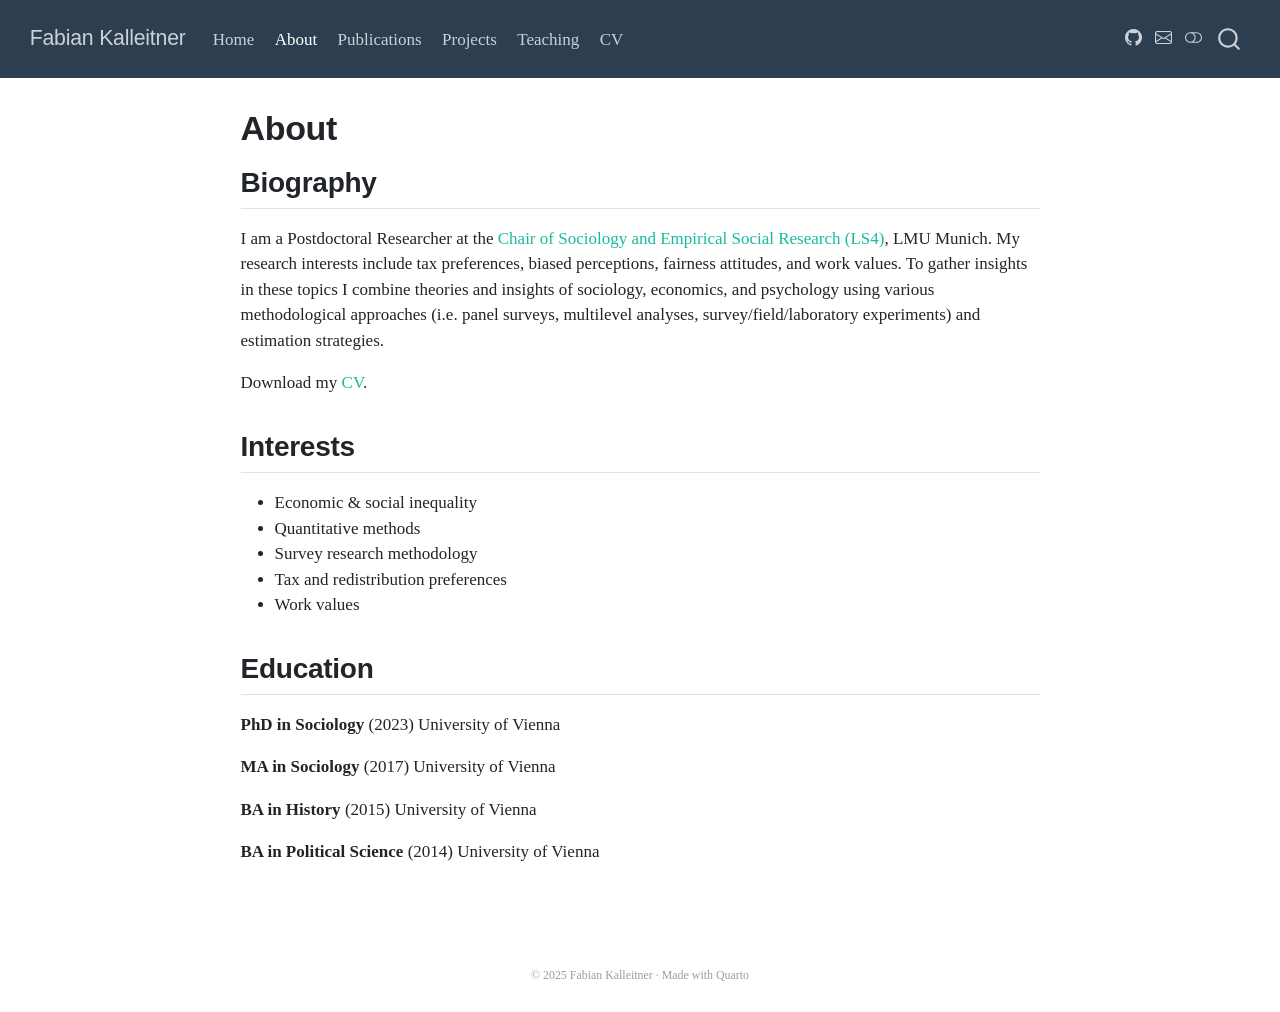
==== docs/about.html @ f71afa68 "Initial site" ====
<!DOCTYPE html>
<html xmlns="http://www.w3.org/1999/xhtml" lang="en" xml:lang="en"><head>

<meta charset="utf-8">
<meta name="generator" content="quarto-1.9.37">

<meta name="viewport" content="width=device-width, initial-scale=1.0, user-scalable=yes">


<title>About – Fabian Kalleitner</title>
<style>
/* Default styles provided by pandoc.
** See https://pandoc.org/MANUAL.html#variables-for-html for config info.
*/
code{white-space: pre-wrap;}
span.smallcaps{font-variant: small-caps;}
div.columns{display: flex; gap: min(4vw, 1.5em);}
div.column{flex: auto; overflow-x: auto;}
div.hanging-indent{margin-left: 1.5em; text-indent: -1.5em;}
ul.task-list{list-style: none;}
ul.task-list li input[type="checkbox"] {
  width: 0.8em;
  margin: 0 0.8em 0.2em -1em; /* quarto-specific, see https://github.com/quarto-dev/quarto-cli/issues/4556 */ 
  vertical-align: middle;
}
</style>


<script src="site_libs/quarto-nav/quarto-nav.js"></script>
<script src="site_libs/quarto-nav/headroom.min.js"></script>
<script src="site_libs/clipboard/clipboard.min.js"></script>
<script src="site_libs/quarto-search/autocomplete.umd.js"></script>
<script src="site_libs/quarto-search/fuse.min.js"></script>
<script src="site_libs/quarto-search/quarto-search.js"></script>
<meta name="quarto:offset" content="./">
<link href="./assets/favicon.ico" rel="icon">
<script src="site_libs/quarto-html/quarto.js" type="module"></script>
<script src="site_libs/quarto-html/tabsets/tabsets.js" type="module"></script>
<script src="site_libs/quarto-html/popper.min.js"></script>
<script src="site_libs/quarto-html/tippy.umd.min.js"></script>
<script src="site_libs/quarto-html/anchor.min.js"></script>
<link href="site_libs/quarto-html/tippy.css" rel="stylesheet">
<link href="site_libs/quarto-html/quarto-syntax-highlighting-7f8f88aac4f3542376d5c11b86a4c14d.css" rel="stylesheet" class="quarto-color-scheme" id="quarto-text-highlighting-styles">
<link href="site_libs/quarto-html/quarto-syntax-highlighting-dark-d0ae9245876894da5ac7e18953ecc5cc.css" rel="stylesheet" class="quarto-color-scheme quarto-color-alternate" id="quarto-text-highlighting-styles">
<link href="site_libs/quarto-html/quarto-syntax-highlighting-7f8f88aac4f3542376d5c11b86a4c14d.css" rel="stylesheet" class="quarto-color-scheme-extra" id="quarto-text-highlighting-styles">
<script src="site_libs/bootstrap/bootstrap.min.js"></script>
<link href="site_libs/bootstrap/bootstrap-icons.css" rel="stylesheet">
<link href="site_libs/bootstrap/bootstrap-6b423f165eeea3787de40cb4f8e821c3.min.css" rel="stylesheet" append-hash="true" class="quarto-color-scheme" id="quarto-bootstrap" data-mode="light">
<link href="site_libs/bootstrap/bootstrap-dark-e8964db687007ca8dd88d9d9ce58e3ef.min.css" rel="stylesheet" append-hash="true" class="quarto-color-scheme quarto-color-alternate" id="quarto-bootstrap" data-mode="dark">
<link href="site_libs/bootstrap/bootstrap-6b423f165eeea3787de40cb4f8e821c3.min.css" rel="stylesheet" append-hash="true" class="quarto-color-scheme-extra" id="quarto-bootstrap" data-mode="light">
<script id="quarto-search-options" type="application/json">{
  "location": "navbar",
  "copy-button": false,
  "collapse-after": 3,
  "panel-placement": "end",
  "type": "overlay",
  "limit": 50,
  "keyboard-shortcut": [
    "f",
    "/",
    "s"
  ],
  "show-item-context": false,
  "language": {
    "search-no-results-text": "No results",
    "search-matching-documents-text": "matching documents",
    "search-copy-link-title": "Copy link to search",
    "search-hide-matches-text": "Hide additional matches",
    "search-more-match-text": "more match in this document",
    "search-more-matches-text": "more matches in this document",
    "search-clear-button-title": "Clear",
    "search-text-placeholder": "",
    "search-detached-cancel-button-title": "Cancel",
    "search-submit-button-title": "Submit",
    "search-label": "Search"
  }
}</script>


<link rel="stylesheet" href="styles.css">
</head>

<body class="nav-fixed fullcontent quarto-light"><script id="quarto-html-before-body" type="application/javascript">
    const toggleBodyColorMode = (bsSheetEl) => {
      const mode = bsSheetEl.getAttribute("data-mode");
      const bodyEl = window.document.querySelector("body");
      if (mode === "dark") {
        bodyEl.classList.add("quarto-dark");
        bodyEl.classList.remove("quarto-light");
      } else {
        bodyEl.classList.add("quarto-light");
        bodyEl.classList.remove("quarto-dark");
      }
    }
    const toggleBodyColorPrimary = () => {
      const bsSheetEl = window.document.querySelector("link#quarto-bootstrap:not([rel=disabled-stylesheet])");
      if (bsSheetEl) {
        toggleBodyColorMode(bsSheetEl);
      }
    }
    const setColorSchemeToggle = (alternate) => {
      const toggles = window.document.querySelectorAll('.quarto-color-scheme-toggle');
      for (let i=0; i < toggles.length; i++) {
        const toggle = toggles[i];
        if (toggle) {
          if (alternate) {
            toggle.classList.add("alternate");
          } else {
            toggle.classList.remove("alternate");
          }
        }
      }
    };
    const toggleColorMode = (alternate) => {
      // Switch the stylesheets
      const primaryStylesheets = window.document.querySelectorAll('link.quarto-color-scheme:not(.quarto-color-alternate)');
      const alternateStylesheets = window.document.querySelectorAll('link.quarto-color-scheme.quarto-color-alternate');
      manageTransitions('#quarto-margin-sidebar .nav-link', false);
      if (alternate) {
        // note: dark is layered on light, we don't disable primary!
        enableStylesheet(alternateStylesheets);
        for (const sheetNode of alternateStylesheets) {
          if (sheetNode.id === "quarto-bootstrap") {
            toggleBodyColorMode(sheetNode);
          }
        }
      } else {
        disableStylesheet(alternateStylesheets);
        enableStylesheet(primaryStylesheets)
        toggleBodyColorPrimary();
      }
      manageTransitions('#quarto-margin-sidebar .nav-link', true);
      // Switch the toggles
      setColorSchemeToggle(alternate)
      // Hack to workaround the fact that safari doesn't
      // properly recolor the scrollbar when toggling (#1455)
      if (navigator.userAgent.indexOf('Safari') > 0 && navigator.userAgent.indexOf('Chrome') == -1) {
        manageTransitions("body", false);
        window.scrollTo(0, 1);
        setTimeout(() => {
          window.scrollTo(0, 0);
          manageTransitions("body", true);
        }, 40);
      }
    }
    const disableStylesheet = (stylesheets) => {
      for (let i=0; i < stylesheets.length; i++) {
        const stylesheet = stylesheets[i];
        stylesheet.rel = 'disabled-stylesheet';
      }
    }
    const enableStylesheet = (stylesheets) => {
      for (let i=0; i < stylesheets.length; i++) {
        const stylesheet = stylesheets[i];
        if(stylesheet.rel !== 'stylesheet') { // for Chrome, which will still FOUC without this check
          stylesheet.rel = 'stylesheet';
        }
      }
    }
    const manageTransitions = (selector, allowTransitions) => {
      const els = window.document.querySelectorAll(selector);
      for (let i=0; i < els.length; i++) {
        const el = els[i];
        if (allowTransitions) {
          el.classList.remove('notransition');
        } else {
          el.classList.add('notransition');
        }
      }
    }
    const isFileUrl = () => {
      return window.location.protocol === 'file:';
    }
    const hasAlternateSentinel = () => {
      let styleSentinel = getColorSchemeSentinel();
      if (styleSentinel !== null) {
        return styleSentinel === "alternate";
      } else {
        return false;
      }
    }
    const setStyleSentinel = (alternate) => {
      const value = alternate ? "alternate" : "default";
      if (!isFileUrl()) {
        window.localStorage.setItem("quarto-color-scheme", value);
      } else {
        localAlternateSentinel = value;
      }
    }
    const getColorSchemeSentinel = () => {
      if (!isFileUrl()) {
        const storageValue = window.localStorage.getItem("quarto-color-scheme");
        return storageValue != null ? storageValue : localAlternateSentinel;
      } else {
        return localAlternateSentinel;
      }
    }
    const toggleGiscusIfUsed = (isAlternate, darkModeDefault) => {
      const baseTheme = document.querySelector('#giscus-base-theme')?.value ?? 'light';
      const alternateTheme = document.querySelector('#giscus-alt-theme')?.value ?? 'dark';
      let newTheme = '';
      if(authorPrefersDark) {
        newTheme = isAlternate ? baseTheme : alternateTheme;
      } else {
        newTheme = isAlternate ? alternateTheme : baseTheme;
      }
      const changeGiscusTheme = () => {
        // From: https://github.com/giscus/giscus/issues/336
        const sendMessage = (message) => {
          const iframe = document.querySelector('iframe.giscus-frame');
          if (!iframe) return;
          iframe.contentWindow.postMessage({ giscus: message }, 'https://giscus.app');
        }
        sendMessage({
          setConfig: {
            theme: newTheme
          }
        });
      }
      const isGiscussLoaded = window.document.querySelector('iframe.giscus-frame') !== null;
      if (isGiscussLoaded) {
        changeGiscusTheme();
      }
    };
    const authorPrefersDark = false;
    const darkModeDefault = authorPrefersDark;
      document.querySelector('link#quarto-text-highlighting-styles.quarto-color-scheme-extra').rel = 'disabled-stylesheet';
      document.querySelector('link#quarto-bootstrap.quarto-color-scheme-extra').rel = 'disabled-stylesheet';
    let localAlternateSentinel = darkModeDefault ? 'alternate' : 'default';
    // Dark / light mode switch
    window.quartoToggleColorScheme = () => {
      // Read the current dark / light value
      let toAlternate = !hasAlternateSentinel();
      toggleColorMode(toAlternate);
      setStyleSentinel(toAlternate);
      toggleGiscusIfUsed(toAlternate, darkModeDefault);
      window.dispatchEvent(new Event('resize'));
    };
    // Switch to dark mode if need be
    if (hasAlternateSentinel()) {
      toggleColorMode(true);
    } else {
      toggleColorMode(false);
    }
  </script>

<div id="quarto-search-results"></div>
  <header id="quarto-header" class="headroom fixed-top">
    <nav class="navbar navbar-expand-lg " data-bs-theme="dark">
      <div class="navbar-container container-fluid">
      <div class="navbar-brand-container mx-auto">
    <a class="navbar-brand" href="./index.html">
    <span class="navbar-title">Fabian Kalleitner</span>
    </a>
  </div>
            <div id="quarto-search" class="" title="Search"></div>
          <button class="navbar-toggler" type="button" data-bs-toggle="collapse" data-bs-target="#navbarCollapse" aria-controls="navbarCollapse" role="menu" aria-expanded="false" aria-label="Toggle navigation" onclick="if (window.quartoToggleHeadroom) { window.quartoToggleHeadroom(); }">
  <span class="navbar-toggler-icon"></span>
</button>
          <div class="collapse navbar-collapse" id="navbarCollapse">
            <ul class="navbar-nav navbar-nav-scroll me-auto">
  <li class="nav-item">
    <a class="nav-link" href="./index.html"> 
<span class="menu-text">Home</span></a>
  </li>  
  <li class="nav-item">
    <a class="nav-link active" href="./about.html" aria-current="page"> 
<span class="menu-text">About</span></a>
  </li>  
  <li class="nav-item">
    <a class="nav-link" href="./publications.html"> 
<span class="menu-text">Publications</span></a>
  </li>  
  <li class="nav-item">
    <a class="nav-link" href="./projects.html"> 
<span class="menu-text">Projects</span></a>
  </li>  
  <li class="nav-item">
    <a class="nav-link" href="./teaching.html"> 
<span class="menu-text">Teaching</span></a>
  </li>  
  <li class="nav-item">
    <a class="nav-link" href="https://ucloud.univie.ac.at/index.php/s/RLOvdyscwTEiKkM/download"> 
<span class="menu-text">CV</span></a>
  </li>  
</ul>
          </div> <!-- /navcollapse -->
            <div class="quarto-navbar-tools tools-wide">
    <a href="https://github.com/fabiankal" title="" class="quarto-navigation-tool px-1" aria-label=""><i class="bi bi-github"></i></a>
    <a href="mailto:fabian.kalleitner@lmu.de" title="" class="quarto-navigation-tool px-1" aria-label=""><i class="bi bi-envelope"></i></a>
  <a href="" class="quarto-color-scheme-toggle quarto-navigation-tool  px-1" onclick="window.quartoToggleColorScheme(); return false;" title="Toggle dark mode"><i class="bi"></i></a>
</div>
      </div> <!-- /container-fluid -->
    </nav>
</header>
<!-- content -->
<div id="quarto-content" class="quarto-container page-columns page-rows-contents page-layout-article page-navbar">
<!-- sidebar -->
<!-- margin-sidebar -->
    
<!-- main -->
<main class="content" id="quarto-document-content">


<header id="title-block-header" class="quarto-title-block default">
<div class="quarto-title">
<h1 class="title">About</h1>
</div>



<div class="quarto-title-meta">

    
  
    
  </div>
  


</header>


<section id="biography" class="level2">
<h2 class="anchored" data-anchor-id="biography">Biography</h2>
<p>I am a Postdoctoral Researcher at the <a href="https://www.en.ls4.soziologie.uni-muenchen.de/staff/academic_staff/fabian_kalleitner/index.html">Chair of Sociology and Empirical Social Research (LS4)</a>, LMU Munich. My research interests include tax preferences, biased perceptions, fairness attitudes, and work values. To gather insights in these topics I combine theories and insights of sociology, economics, and psychology using various methodological approaches (i.e.&nbsp;panel surveys, multilevel analyses, survey/field/laboratory experiments) and estimation strategies.</p>
<p>Download my <a href="https://ucloud.univie.ac.at/index.php/s/RLOvdyscwTEiKkM/download">CV</a>.</p>
</section>
<section id="interests" class="level2">
<h2 class="anchored" data-anchor-id="interests">Interests</h2>
<ul>
<li>Economic &amp; social inequality</li>
<li>Quantitative methods</li>
<li>Survey research methodology</li>
<li>Tax and redistribution preferences</li>
<li>Work values</li>
</ul>
</section>
<section id="education" class="level2">
<h2 class="anchored" data-anchor-id="education">Education</h2>
<p><strong>PhD in Sociology</strong> (2023) University of Vienna</p>
<p><strong>MA in Sociology</strong> (2017) University of Vienna</p>
<p><strong>BA in History</strong> (2015) University of Vienna</p>
<p><strong>BA in Political Science</strong> (2014) University of Vienna</p>


</section>

</main> <!-- /main -->
<script id="quarto-html-after-body" type="application/javascript">
  window.document.addEventListener("DOMContentLoaded", function (event) {
    // Ensure there is a toggle, if there isn't float one in the top right
    if (window.document.querySelector('.quarto-color-scheme-toggle') === null) {
      const a = window.document.createElement('a');
      a.classList.add('top-right');
      a.classList.add('quarto-color-scheme-toggle');
      a.href = "";
      a.onclick = function() { try { window.quartoToggleColorScheme(); } catch {} return false; };
      const i = window.document.createElement("i");
      i.classList.add('bi');
      a.appendChild(i);
      window.document.body.appendChild(a);
    }
    setColorSchemeToggle(hasAlternateSentinel())
    const icon = "";
    const anchorJS = new window.AnchorJS();
    anchorJS.options = {
      placement: 'right',
      icon: icon
    };
    anchorJS.add('.anchored');
    const isCodeAnnotation = (el) => {
      for (const clz of el.classList) {
        if (clz.startsWith('code-annotation-')) {                     
          return true;
        }
      }
      return false;
    }
    const onCopySuccess = function(e) {
      // button target
      const button = e.trigger;
      // don't keep focus
      button.blur();
      // flash "checked"
      button.classList.add('code-copy-button-checked');
      var currentTitle = button.getAttribute("title");
      button.setAttribute("title", "Copied!");
      let tooltip;
      if (window.bootstrap) {
        button.setAttribute("data-bs-toggle", "tooltip");
        button.setAttribute("data-bs-placement", "left");
        button.setAttribute("data-bs-title", "Copied!");
        tooltip = new bootstrap.Tooltip(button, 
          { trigger: "manual", 
            customClass: "code-copy-button-tooltip",
            offset: [0, -8]});
        tooltip.show();    
      }
      setTimeout(function() {
        if (tooltip) {
          tooltip.hide();
          button.removeAttribute("data-bs-title");
          button.removeAttribute("data-bs-toggle");
          button.removeAttribute("data-bs-placement");
        }
        button.setAttribute("title", currentTitle);
        button.classList.remove('code-copy-button-checked');
      }, 1000);
      // clear code selection
      e.clearSelection();
    }
    const getTextToCopy = function(trigger) {
      const outerScaffold = trigger.parentElement.cloneNode(true);
      const codeEl = outerScaffold.querySelector('code');
      for (const childEl of codeEl.children) {
        if (isCodeAnnotation(childEl)) {
          childEl.remove();
        }
      }
      return codeEl.innerText;
    }
    const clipboard = new window.ClipboardJS('.code-copy-button:not([data-in-quarto-modal])', {
      text: getTextToCopy
    });
    clipboard.on('success', onCopySuccess);
    if (window.document.getElementById('quarto-embedded-source-code-modal')) {
      const clipboardModal = new window.ClipboardJS('.code-copy-button[data-in-quarto-modal]', {
        text: getTextToCopy,
        container: window.document.getElementById('quarto-embedded-source-code-modal')
      });
      clipboardModal.on('success', onCopySuccess);
    }
      var localhostRegex = new RegExp(/^(?:http|https):\/\/localhost\:?[0-9]*\//);
      var mailtoRegex = new RegExp(/^mailto:/);
        var filterRegex = new RegExp("https:\/\/fabiankal\.github\.io\/personal_website_v2");
      var isInternal = (href) => {
          return filterRegex.test(href) || localhostRegex.test(href) || mailtoRegex.test(href);
      }
      // Inspect non-navigation links and adorn them if external
     var links = window.document.querySelectorAll('a[href]:not(.nav-link):not(.navbar-brand):not(.toc-action):not(.sidebar-link):not(.sidebar-item-toggle):not(.pagination-link):not(.no-external):not([aria-hidden]):not(.dropdown-item):not(.quarto-navigation-tool):not(.about-link)');
      for (var i=0; i<links.length; i++) {
        const link = links[i];
        if (!isInternal(link.href)) {
          // undo the damage that might have been done by quarto-nav.js in the case of
          // links that we want to consider external
          if (link.dataset.originalHref !== undefined) {
            link.href = link.dataset.originalHref;
          }
            // target, if specified
            link.setAttribute("target", "_blank");
            if (link.getAttribute("rel") === null) {
              link.setAttribute("rel", "noopener");
            }
        }
      }
    function tippyHover(el, contentFn, onTriggerFn, onUntriggerFn) {
      const config = {
        allowHTML: true,
        maxWidth: 500,
        delay: 100,
        arrow: false,
        appendTo: function(el) {
            return el.parentElement;
        },
        interactive: true,
        interactiveBorder: 10,
        theme: 'quarto',
        placement: 'bottom-start',
      };
      if (contentFn) {
        config.content = contentFn;
      }
      if (onTriggerFn) {
        config.onTrigger = onTriggerFn;
      }
      if (onUntriggerFn) {
        config.onUntrigger = onUntriggerFn;
      }
      window.tippy(el, config); 
    }
    const noterefs = window.document.querySelectorAll('a[role="doc-noteref"]');
    for (var i=0; i<noterefs.length; i++) {
      const ref = noterefs[i];
      tippyHover(ref, function() {
        // use id or data attribute instead here
        let href = ref.getAttribute('data-footnote-href') || ref.getAttribute('href');
        try { href = new URL(href).hash; } catch {}
        const id = href.replace(/^#\/?/, "");
        const note = window.document.getElementById(id);
        if (note) {
          return note.innerHTML;
        } else {
          return "";
        }
      });
    }
    const xrefs = window.document.querySelectorAll('a.quarto-xref');
    const processXRef = (id, note) => {
      // Strip column container classes
      const stripColumnClz = (el) => {
        el.classList.remove("page-full", "page-columns");
        if (el.children) {
          for (const child of el.children) {
            stripColumnClz(child);
          }
        }
      }
      stripColumnClz(note)
      if (id === null || id.startsWith('sec-')) {
        // Special case sections, only their first couple elements
        const container = document.createElement("div");
        if (note.children && note.children.length > 2) {
          container.appendChild(note.children[0].cloneNode(true));
          for (let i = 1; i < note.children.length; i++) {
            const child = note.children[i];
            if (child.tagName === "P" && child.innerText === "") {
              continue;
            } else {
              container.appendChild(child.cloneNode(true));
              break;
            }
          }
          if (window.Quarto?.typesetMath) {
            window.Quarto.typesetMath(container);
          }
          return container.innerHTML
        } else {
          if (window.Quarto?.typesetMath) {
            window.Quarto.typesetMath(note);
          }
          return note.innerHTML;
        }
      } else {
        // Remove any anchor links if they are present
        const anchorLink = note.querySelector('a.anchorjs-link');
        if (anchorLink) {
          anchorLink.remove();
        }
        if (window.Quarto?.typesetMath) {
          window.Quarto.typesetMath(note);
        }
        if (note.classList.contains("callout")) {
          return note.outerHTML;
        } else {
          return note.innerHTML;
        }
      }
    }
    for (var i=0; i<xrefs.length; i++) {
      const xref = xrefs[i];
      tippyHover(xref, undefined, function(instance) {
        instance.disable();
        let url = xref.getAttribute('href');
        let hash = undefined; 
        if (url.startsWith('#')) {
          hash = url;
        } else {
          try { hash = new URL(url).hash; } catch {}
        }
        if (hash) {
          const id = hash.replace(/^#\/?/, "");
          const note = window.document.getElementById(id);
          if (note !== null) {
            try {
              const html = processXRef(id, note.cloneNode(true));
              instance.setContent(html);
            } finally {
              instance.enable();
              instance.show();
            }
          } else {
            // See if we can fetch this
            fetch(url.split('#')[0])
            .then(res => res.text())
            .then(html => {
              const parser = new DOMParser();
              const htmlDoc = parser.parseFromString(html, "text/html");
              const note = htmlDoc.getElementById(id);
              if (note !== null) {
                const html = processXRef(id, note);
                instance.setContent(html);
              } 
            }).finally(() => {
              instance.enable();
              instance.show();
            });
          }
        } else {
          // See if we can fetch a full url (with no hash to target)
          // This is a special case and we should probably do some content thinning / targeting
          fetch(url)
          .then(res => res.text())
          .then(html => {
            const parser = new DOMParser();
            const htmlDoc = parser.parseFromString(html, "text/html");
            const note = htmlDoc.querySelector('main.content');
            if (note !== null) {
              // This should only happen for chapter cross references
              // (since there is no id in the URL)
              // remove the first header
              if (note.children.length > 0 && note.children[0].tagName === "HEADER") {
                note.children[0].remove();
              }
              const html = processXRef(null, note);
              instance.setContent(html);
            } 
          }).finally(() => {
            instance.enable();
            instance.show();
          });
        }
      }, function(instance) {
      });
    }
        let selectedAnnoteEl;
        const selectorForAnnotation = ( cell, annotation) => {
          let cellAttr = 'data-code-cell="' + cell + '"';
          let lineAttr = 'data-code-annotation="' +  annotation + '"';
          const selector = 'span[' + cellAttr + '][' + lineAttr + ']';
          return selector;
        }
        const selectCodeLines = (annoteEl) => {
          const doc = window.document;
          const targetCell = annoteEl.getAttribute("data-target-cell");
          const targetAnnotation = annoteEl.getAttribute("data-target-annotation");
          const annoteSpan = window.document.querySelector(selectorForAnnotation(targetCell, targetAnnotation));
          const lines = annoteSpan.getAttribute("data-code-lines").split(",");
          const lineIds = lines.map((line) => {
            return targetCell + "-" + line;
          })
          let top = null;
          let height = null;
          let parent = null;
          if (lineIds.length > 0) {
              //compute the position of the single el (top and bottom and make a div)
              const el = window.document.getElementById(lineIds[0]);
              top = el.offsetTop;
              height = el.offsetHeight;
              parent = el.parentElement.parentElement;
            if (lineIds.length > 1) {
              const lastEl = window.document.getElementById(lineIds[lineIds.length - 1]);
              const bottom = lastEl.offsetTop + lastEl.offsetHeight;
              height = bottom - top;
            }
            if (top !== null && height !== null && parent !== null) {
              // cook up a div (if necessary) and position it 
              let div = window.document.getElementById("code-annotation-line-highlight");
              if (div === null) {
                div = window.document.createElement("div");
                div.setAttribute("id", "code-annotation-line-highlight");
                div.style.position = 'absolute';
                parent.appendChild(div);
              }
              div.style.top = top - 2 + "px";
              div.style.height = height + 4 + "px";
              div.style.left = 0;
              let gutterDiv = window.document.getElementById("code-annotation-line-highlight-gutter");
              if (gutterDiv === null) {
                gutterDiv = window.document.createElement("div");
                gutterDiv.setAttribute("id", "code-annotation-line-highlight-gutter");
                gutterDiv.style.position = 'absolute';
                const codeCell = window.document.getElementById(targetCell);
                const gutter = codeCell.querySelector('.code-annotation-gutter');
                gutter.appendChild(gutterDiv);
              }
              gutterDiv.style.top = top - 2 + "px";
              gutterDiv.style.height = height + 4 + "px";
            }
            selectedAnnoteEl = annoteEl;
          }
        };
        const unselectCodeLines = () => {
          const elementsIds = ["code-annotation-line-highlight", "code-annotation-line-highlight-gutter"];
          elementsIds.forEach((elId) => {
            const div = window.document.getElementById(elId);
            if (div) {
              div.remove();
            }
          });
          selectedAnnoteEl = undefined;
        };
          // Handle positioning of the toggle
      window.addEventListener(
        "resize",
        throttle(() => {
          elRect = undefined;
          if (selectedAnnoteEl) {
            selectCodeLines(selectedAnnoteEl);
          }
        }, 10)
      );
      function throttle(fn, ms) {
      let throttle = false;
      let timer;
        return (...args) => {
          if(!throttle) { // first call gets through
              fn.apply(this, args);
              throttle = true;
          } else { // all the others get throttled
              if(timer) clearTimeout(timer); // cancel #2
              timer = setTimeout(() => {
                fn.apply(this, args);
                timer = throttle = false;
              }, ms);
          }
        };
      }
        // Attach click handler to the DT
        const annoteDls = window.document.querySelectorAll('dt[data-target-cell]');
        for (const annoteDlNode of annoteDls) {
          annoteDlNode.addEventListener('click', (event) => {
            const clickedEl = event.target;
            if (clickedEl !== selectedAnnoteEl) {
              unselectCodeLines();
              const activeEl = window.document.querySelector('dt[data-target-cell].code-annotation-active');
              if (activeEl) {
                activeEl.classList.remove('code-annotation-active');
              }
              selectCodeLines(clickedEl);
              clickedEl.classList.add('code-annotation-active');
            } else {
              // Unselect the line
              unselectCodeLines();
              clickedEl.classList.remove('code-annotation-active');
            }
          });
        }
    const findCites = (el) => {
      const parentEl = el.parentElement;
      if (parentEl) {
        const cites = parentEl.dataset.cites;
        if (cites) {
          return {
            el,
            cites: cites.split(' ')
          };
        } else {
          return findCites(el.parentElement)
        }
      } else {
        return undefined;
      }
    };
    var bibliorefs = window.document.querySelectorAll('a[role="doc-biblioref"]');
    for (var i=0; i<bibliorefs.length; i++) {
      const ref = bibliorefs[i];
      const citeInfo = findCites(ref);
      if (citeInfo) {
        tippyHover(citeInfo.el, function() {
          var popup = window.document.createElement('div');
          citeInfo.cites.forEach(function(cite) {
            var citeDiv = window.document.createElement('div');
            citeDiv.classList.add('hanging-indent');
            citeDiv.classList.add('csl-entry');
            var biblioDiv = window.document.getElementById('ref-' + cite);
            if (biblioDiv) {
              citeDiv.innerHTML = biblioDiv.innerHTML;
            }
            popup.appendChild(citeDiv);
          });
          return popup.innerHTML;
        });
      }
    }
  });
  </script>
</div> <!-- /content -->
<footer class="footer">
  <div class="nav-footer">
    <div class="nav-footer-left">
      &nbsp;
    </div>   
    <div class="nav-footer-center">
<p>© 2025 Fabian Kalleitner · Made with <a href="https://quarto.org">Quarto</a></p>
</div>
    <div class="nav-footer-right">
      &nbsp;
    </div>
  </div>
</footer>




</body></html>
---- docs/site_libs/quarto-html/tippy.css ----
.tippy-box[data-animation=fade][data-state=hidden]{opacity:0}[data-tippy-root]{max-width:calc(100vw - 10px)}.tippy-box{position:relative;background-color:#333;color:#fff;border-radius:4px;font-size:14px;line-height:1.4;white-space:normal;outline:0;transition-property:transform,visibility,opacity}.tippy-box[data-placement^=top]>.tippy-arrow{bottom:0}.tippy-box[data-placement^=top]>.tippy-arrow:before{bottom:-7px;left:0;border-width:8px 8px 0;border-top-color:initial;transform-origin:center top}.tippy-box[data-placement^=bottom]>.tippy-arrow{top:0}.tippy-box[data-placement^=bottom]>.tippy-arrow:before{top:-7px;left:0;border-width:0 8px 8px;border-bottom-color:initial;transform-origin:center bottom}.tippy-box[data-placement^=left]>.tippy-arrow{right:0}.tippy-box[data-placement^=left]>.tippy-arrow:before{border-width:8px 0 8px 8px;border-left-color:initial;right:-7px;transform-origin:center left}.tippy-box[data-placement^=right]>.tippy-arrow{left:0}.tippy-box[data-placement^=right]>.tippy-arrow:before{left:-7px;border-width:8px 8px 8px 0;border-right-color:initial;transform-origin:center right}.tippy-box[data-inertia][data-state=visible]{transition-timing-function:cubic-bezier(.54,1.5,.38,1.11)}.tippy-arrow{width:16px;height:16px;color:#333}.tippy-arrow:before{content:"";position:absolute;border-color:transparent;border-style:solid}.tippy-content{position:relative;padding:5px 9px;z-index:1}
---- docs/site_libs/quarto-html/quarto-syntax-highlighting-7f8f88aac4f3542376d5c11b86a4c14d.css ----
/* quarto syntax highlight colors */
:root {
  --quarto-hl-ot-color: #003B4F;
  --quarto-hl-at-color: #657422;
  --quarto-hl-ss-color: #20794D;
  --quarto-hl-an-color: #5E5E5E;
  --quarto-hl-fu-color: #4758AB;
  --quarto-hl-st-color: #20794D;
  --quarto-hl-cf-color: #003B4F;
  --quarto-hl-op-color: #5E5E5E;
  --quarto-hl-er-color: #AD0000;
  --quarto-hl-bn-color: #AD0000;
  --quarto-hl-al-color: #AD0000;
  --quarto-hl-va-color: #111111;
  --quarto-hl-bu-color: inherit;
  --quarto-hl-ex-color: inherit;
  --quarto-hl-pp-color: #AD0000;
  --quarto-hl-in-color: #5E5E5E;
  --quarto-hl-vs-color: #20794D;
  --quarto-hl-wa-color: #5E5E5E;
  --quarto-hl-do-color: #5E5E5E;
  --quarto-hl-im-color: #00769E;
  --quarto-hl-ch-color: #20794D;
  --quarto-hl-dt-color: #AD0000;
  --quarto-hl-fl-color: #AD0000;
  --quarto-hl-co-color: #5E5E5E;
  --quarto-hl-cv-color: #5E5E5E;
  --quarto-hl-cn-color: #8f5902;
  --quarto-hl-sc-color: #5E5E5E;
  --quarto-hl-dv-color: #AD0000;
  --quarto-hl-kw-color: #003B4F;
}

/* other quarto variables */
:root {
  --quarto-font-monospace: SFMono-Regular, Menlo, Monaco, Consolas, "Liberation Mono", "Courier New", monospace;
}

/* syntax highlight based on Pandoc's rules */
pre > code.sourceCode > span {
  color: #003B4F;
}

code.sourceCode > span {
  color: #003B4F;
}

div.sourceCode,
div.sourceCode pre.sourceCode {
  color: #003B4F;
}

/* Normal */
code span {
  color: #003B4F;
}

/* Alert */
code span.al {
  color: #AD0000;
  font-style: inherit;
}

/* Annotation */
code span.an {
  color: #5E5E5E;
  font-style: inherit;
}

/* Attribute */
code span.at {
  color: #657422;
  font-style: inherit;
}

/* BaseN */
code span.bn {
  color: #AD0000;
  font-style: inherit;
}

/* BuiltIn */
code span.bu {
  font-style: inherit;
}

/* ControlFlow */
code span.cf {
  color: #003B4F;
  font-weight: bold;
  font-style: inherit;
}

/* Char */
code span.ch {
  color: #20794D;
  font-style: inherit;
}

/* Constant */
code span.cn {
  color: #8f5902;
  font-style: inherit;
}

/* Comment */
code span.co {
  color: #5E5E5E;
  font-style: inherit;
}

/* CommentVar */
code span.cv {
  color: #5E5E5E;
  font-style: italic;
}

/* Documentation */
code span.do {
  color: #5E5E5E;
  font-style: italic;
}

/* DataType */
code span.dt {
  color: #AD0000;
  font-style: inherit;
}

/* DecVal */
code span.dv {
  color: #AD0000;
  font-style: inherit;
}

/* Error */
code span.er {
  color: #AD0000;
  font-style: inherit;
}

/* Extension */
code span.ex {
  font-style: inherit;
}

/* Float */
code span.fl {
  color: #AD0000;
  font-style: inherit;
}

/* Function */
code span.fu {
  color: #4758AB;
  font-style: inherit;
}

/* Import */
code span.im {
  color: #00769E;
  font-style: inherit;
}

/* Information */
code span.in {
  color: #5E5E5E;
  font-style: inherit;
}

/* Keyword */
code span.kw {
  color: #003B4F;
  font-weight: bold;
  font-style: inherit;
}

/* Operator */
code span.op {
  color: #5E5E5E;
  font-style: inherit;
}

/* Other */
code span.ot {
  color: #003B4F;
  font-style: inherit;
}

/* Preprocessor */
code span.pp {
  color: #AD0000;
  font-style: inherit;
}

/* SpecialChar */
code span.sc {
  color: #5E5E5E;
  font-style: inherit;
}

/* SpecialString */
code span.ss {
  color: #20794D;
  font-style: inherit;
}

/* String */
code span.st {
  color: #20794D;
  font-style: inherit;
}

/* Variable */
code span.va {
  color: #111111;
  font-style: inherit;
}

/* VerbatimString */
code span.vs {
  color: #20794D;
  font-style: inherit;
}

/* Warning */
code span.wa {
  color: #5E5E5E;
  font-style: italic;
}

.prevent-inlining {
  content: "</";
}

/*# sourceMappingURL=789ad8cd35626ba772517505b42a116e.css.map */
---- docs/site_libs/quarto-html/quarto-syntax-highlighting-dark-d0ae9245876894da5ac7e18953ecc5cc.css ----
/* quarto syntax highlight colors */
:root {
  --quarto-hl-al-color: #f07178;
  --quarto-hl-an-color: #d4d0ab;
  --quarto-hl-at-color: #00e0e0;
  --quarto-hl-bn-color: #d4d0ab;
  --quarto-hl-bu-color: #abe338;
  --quarto-hl-ch-color: #abe338;
  --quarto-hl-co-color: #f8f8f2;
  --quarto-hl-cv-color: #ffd700;
  --quarto-hl-cn-color: #ffd700;
  --quarto-hl-cf-color: #ffa07a;
  --quarto-hl-dt-color: #ffa07a;
  --quarto-hl-dv-color: #d4d0ab;
  --quarto-hl-do-color: #f8f8f2;
  --quarto-hl-er-color: #f07178;
  --quarto-hl-ex-color: #00e0e0;
  --quarto-hl-fl-color: #d4d0ab;
  --quarto-hl-fu-color: #ffa07a;
  --quarto-hl-im-color: #abe338;
  --quarto-hl-in-color: #d4d0ab;
  --quarto-hl-kw-color: #ffa07a;
  --quarto-hl-op-color: #ffa07a;
  --quarto-hl-ot-color: #00e0e0;
  --quarto-hl-pp-color: #dcc6e0;
  --quarto-hl-re-color: #00e0e0;
  --quarto-hl-sc-color: #abe338;
  --quarto-hl-ss-color: #abe338;
  --quarto-hl-st-color: #abe338;
  --quarto-hl-va-color: #00e0e0;
  --quarto-hl-vs-color: #abe338;
  --quarto-hl-wa-color: #dcc6e0;
}

/* other quarto variables */
:root {
  --quarto-font-monospace: SFMono-Regular, Menlo, Monaco, Consolas, "Liberation Mono", "Courier New", monospace;
}

/* syntax highlight based on Pandoc's rules */
pre > code.sourceCode > span {
  color: #f8f8f2;
}

code.sourceCode > span {
  color: #f8f8f2;
}

div.sourceCode,
div.sourceCode pre.sourceCode {
  color: #f8f8f2;
}

/* Normal */
code span {
  color: #f8f8f2;
}

/* Alert */
code span.al {
  color: #f07178;
}

/* Annotation */
code span.an {
  color: #d4d0ab;
}

/* Attribute */
code span.at {
  color: #00e0e0;
}

/* BaseN */
code span.bn {
  color: #d4d0ab;
}

/* BuiltIn */
code span.bu {
  color: #abe338;
}

/* ControlFlow */
code span.cf {
  font-weight: bold;
  color: #ffa07a;
}

/* Char */
code span.ch {
  color: #abe338;
}

/* Constant */
code span.cn {
  color: #ffd700;
}

/* Comment */
code span.co {
  font-style: italic;
  color: #f8f8f2;
}

/* CommentVar */
code span.cv {
  color: #ffd700;
}

/* Documentation */
code span.do {
  color: #f8f8f2;
}

/* DataType */
code span.dt {
  color: #ffa07a;
}

/* DecVal */
code span.dv {
  color: #d4d0ab;
}

/* Error */
code span.er {
  color: #f07178;
  text-decoration: underline;
}

/* Extension */
code span.ex {
  font-weight: bold;
  color: #00e0e0;
}

/* Float */
code span.fl {
  color: #d4d0ab;
}

/* Function */
code span.fu {
  color: #ffa07a;
}

/* Import */
code span.im {
  color: #abe338;
}

/* Information */
code span.in {
  color: #d4d0ab;
}

/* Keyword */
code span.kw {
  font-weight: bold;
  color: #ffa07a;
}

/* Operator */
code span.op {
  color: #ffa07a;
}

/* Other */
code span.ot {
  color: #00e0e0;
}

/* Preprocessor */
code span.pp {
  color: #dcc6e0;
}

/* RegionMarker */
code span.re {
  background-color: #f8f8f2;
  color: #00e0e0;
}

/* SpecialChar */
code span.sc {
  color: #abe338;
}

/* SpecialString */
code span.ss {
  color: #abe338;
}

/* String */
code span.st {
  color: #abe338;
}

/* Variable */
code span.va {
  color: #00e0e0;
}

/* VerbatimString */
code span.vs {
  color: #abe338;
}

/* Warning */
code span.wa {
  color: #dcc6e0;
}

.prevent-inlining {
  content: "</";
}

/*# sourceMappingURL=e2dac9153eaf3c552d5043f9565d03d7.css.map */
---- docs/site_libs/quarto-html/quarto-syntax-highlighting-7f8f88aac4f3542376d5c11b86a4c14d.css ----
/* quarto syntax highlight colors */
:root {
  --quarto-hl-ot-color: #003B4F;
  --quarto-hl-at-color: #657422;
  --quarto-hl-ss-color: #20794D;
  --quarto-hl-an-color: #5E5E5E;
  --quarto-hl-fu-color: #4758AB;
  --quarto-hl-st-color: #20794D;
  --quarto-hl-cf-color: #003B4F;
  --quarto-hl-op-color: #5E5E5E;
  --quarto-hl-er-color: #AD0000;
  --quarto-hl-bn-color: #AD0000;
  --quarto-hl-al-color: #AD0000;
  --quarto-hl-va-color: #111111;
  --quarto-hl-bu-color: inherit;
  --quarto-hl-ex-color: inherit;
  --quarto-hl-pp-color: #AD0000;
  --quarto-hl-in-color: #5E5E5E;
  --quarto-hl-vs-color: #20794D;
  --quarto-hl-wa-color: #5E5E5E;
  --quarto-hl-do-color: #5E5E5E;
  --quarto-hl-im-color: #00769E;
  --quarto-hl-ch-color: #20794D;
  --quarto-hl-dt-color: #AD0000;
  --quarto-hl-fl-color: #AD0000;
  --quarto-hl-co-color: #5E5E5E;
  --quarto-hl-cv-color: #5E5E5E;
  --quarto-hl-cn-color: #8f5902;
  --quarto-hl-sc-color: #5E5E5E;
  --quarto-hl-dv-color: #AD0000;
  --quarto-hl-kw-color: #003B4F;
}

/* other quarto variables */
:root {
  --quarto-font-monospace: SFMono-Regular, Menlo, Monaco, Consolas, "Liberation Mono", "Courier New", monospace;
}

/* syntax highlight based on Pandoc's rules */
pre > code.sourceCode > span {
  color: #003B4F;
}

code.sourceCode > span {
  color: #003B4F;
}

div.sourceCode,
div.sourceCode pre.sourceCode {
  color: #003B4F;
}

/* Normal */
code span {
  color: #003B4F;
}

/* Alert */
code span.al {
  color: #AD0000;
  font-style: inherit;
}

/* Annotation */
code span.an {
  color: #5E5E5E;
  font-style: inherit;
}

/* Attribute */
code span.at {
  color: #657422;
  font-style: inherit;
}

/* BaseN */
code span.bn {
  color: #AD0000;
  font-style: inherit;
}

/* BuiltIn */
code span.bu {
  font-style: inherit;
}

/* ControlFlow */
code span.cf {
  color: #003B4F;
  font-weight: bold;
  font-style: inherit;
}

/* Char */
code span.ch {
  color: #20794D;
  font-style: inherit;
}

/* Constant */
code span.cn {
  color: #8f5902;
  font-style: inherit;
}

/* Comment */
code span.co {
  color: #5E5E5E;
  font-style: inherit;
}

/* CommentVar */
code span.cv {
  color: #5E5E5E;
  font-style: italic;
}

/* Documentation */
code span.do {
  color: #5E5E5E;
  font-style: italic;
}

/* DataType */
code span.dt {
  color: #AD0000;
  font-style: inherit;
}

/* DecVal */
code span.dv {
  color: #AD0000;
  font-style: inherit;
}

/* Error */
code span.er {
  color: #AD0000;
  font-style: inherit;
}

/* Extension */
code span.ex {
  font-style: inherit;
}

/* Float */
code span.fl {
  color: #AD0000;
  font-style: inherit;
}

/* Function */
code span.fu {
  color: #4758AB;
  font-style: inherit;
}

/* Import */
code span.im {
  color: #00769E;
  font-style: inherit;
}

/* Information */
code span.in {
  color: #5E5E5E;
  font-style: inherit;
}

/* Keyword */
code span.kw {
  color: #003B4F;
  font-weight: bold;
  font-style: inherit;
}

/* Operator */
code span.op {
  color: #5E5E5E;
  font-style: inherit;
}

/* Other */
code span.ot {
  color: #003B4F;
  font-style: inherit;
}

/* Preprocessor */
code span.pp {
  color: #AD0000;
  font-style: inherit;
}

/* SpecialChar */
code span.sc {
  color: #5E5E5E;
  font-style: inherit;
}

/* SpecialString */
code span.ss {
  color: #20794D;
  font-style: inherit;
}

/* String */
code span.st {
  color: #20794D;
  font-style: inherit;
}

/* Variable */
code span.va {
  color: #111111;
  font-style: inherit;
}

/* VerbatimString */
code span.vs {
  color: #20794D;
  font-style: inherit;
}

/* Warning */
code span.wa {
  color: #5E5E5E;
  font-style: italic;
}

.prevent-inlining {
  content: "</";
}

/*# sourceMappingURL=789ad8cd35626ba772517505b42a116e.css.map */
---- docs/styles.css ----
/* ── Typography ── */
body {
  font-family: "Source Serif 4", "Georgia", serif;
}

.navbar-brand, h1, h2, h3, h4 {
  font-family: "Source Sans 3", "Helvetica Neue", sans-serif;
  letter-spacing: -0.01em;
}

/* ── About / Home page ── */
.quarto-about-trestles .about-entity {
  border-right: 1px solid var(--bs-border-color);
  padding-right: 2rem;
}

.about-link-text {
  font-size: 0.9rem;
}

/* ── Publications list ── */
.publications h2 {
  border-bottom: 2px solid var(--bs-primary);
  padding-bottom: 0.25rem;
  margin-top: 2rem;
}

/* ── Section separators ── */
hr {
  opacity: 0.15;
  margin: 2rem 0;
}

/* ── Footer ── */
.nav-footer {
  font-size: 0.85rem;
  opacity: 0.7;
}

/* ── External links ── */
a {
  text-decoration: none;
}

a:hover {
  text-decoration: underline;
}
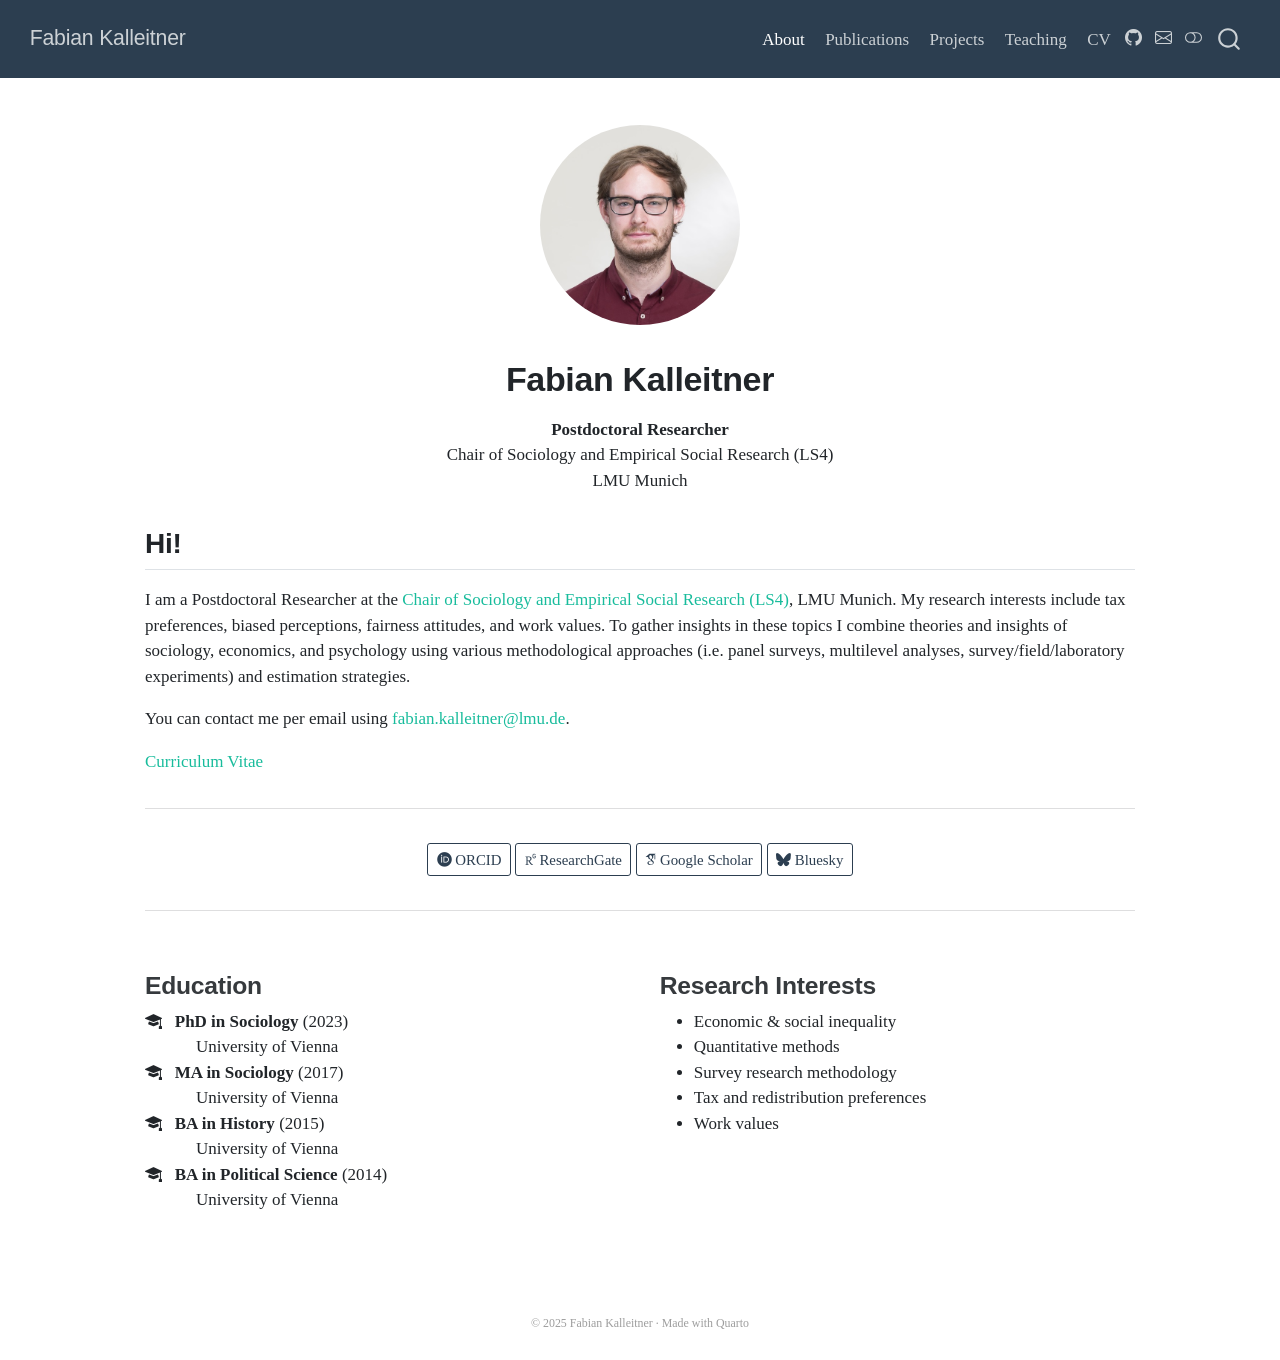
==== commit 6f89b0e4: "updated website content" ====
--- a/docs/about.html
+++ b/docs/about.html
@@ -7,7 +7,7 @@
 <meta name="viewport" content="width=device-width, initial-scale=1.0, user-scalable=yes">
 
 
-<title>About – Fabian Kalleitner</title>
+<title>about – Fabian Kalleitner</title>
 <style>
 /* Default styles provided by pandoc.
 ** See https://pandoc.org/MANUAL.html#variables-for-html for config info.
@@ -48,6 +48,8 @@
 <link href="site_libs/bootstrap/bootstrap-6b423f165eeea3787de40cb4f8e821c3.min.css" rel="stylesheet" append-hash="true" class="quarto-color-scheme" id="quarto-bootstrap" data-mode="light">
 <link href="site_libs/bootstrap/bootstrap-dark-e8964db687007ca8dd88d9d9ce58e3ef.min.css" rel="stylesheet" append-hash="true" class="quarto-color-scheme quarto-color-alternate" id="quarto-bootstrap" data-mode="dark">
 <link href="site_libs/bootstrap/bootstrap-6b423f165eeea3787de40cb4f8e821c3.min.css" rel="stylesheet" append-hash="true" class="quarto-color-scheme-extra" id="quarto-bootstrap" data-mode="light">
+<link href="site_libs/quarto-contrib/academicons-1.9.4/all.css" rel="stylesheet">
+<link href="site_libs/quarto-contrib/academicons-1.9.4/size.css" rel="stylesheet">
 <script id="quarto-search-options" type="application/json">{
   "location": "navbar",
   "copy-button": false,
@@ -258,11 +260,7 @@
   <span class="navbar-toggler-icon"></span>
 </button>
           <div class="collapse navbar-collapse" id="navbarCollapse">
-            <ul class="navbar-nav navbar-nav-scroll me-auto">
-  <li class="nav-item">
-    <a class="nav-link" href="./index.html"> 
-<span class="menu-text">Home</span></a>
-  </li>  
+            <ul class="navbar-nav navbar-nav-scroll ms-auto">
   <li class="nav-item">
     <a class="nav-link active" href="./about.html" aria-current="page"> 
 <span class="menu-text">About</span></a>
@@ -280,7 +278,7 @@
 <span class="menu-text">Teaching</span></a>
   </li>  
   <li class="nav-item">
-    <a class="nav-link" href="https://ucloud.univie.ac.at/index.php/s/RLOvdyscwTEiKkM/download"> 
+    <a class="nav-link" href="https://syncandshare.lrz.de/getlink/fi8HMRufYxqLvPfidtaNit/CV_Fabian_Kalleitner_eng.pdf"> 
 <span class="menu-text">CV</span></a>
   </li>  
 </ul>
@@ -299,35 +297,55 @@
 <!-- margin-sidebar -->
     
 <!-- main -->
-<main class="content" id="quarto-document-content">
-
-
-<header id="title-block-header" class="quarto-title-block default">
-<div class="quarto-title">
-<h1 class="title">About</h1>
-</div>
-
-
-
-<div class="quarto-title-meta">
-
-    
-  
-    
-  </div>
-  
-
-
-</header>
-
-
-<section id="biography" class="level2">
-<h2 class="anchored" data-anchor-id="biography">Biography</h2>
+<main class="content page-columns page-full" id="quarto-document-content"><header id="title-block-header" class="quarto-title-block"></header>
+
+
+
+
+
+<div class="column-page">
+<center>
+<p><img src="assets/profile.jpg" class="img-fluid" style="border-radius: 50%;" width="200"></p>
+<section id="fabian-kalleitner" class="level1">
+<h1>Fabian Kalleitner</h1>
+<strong>Postdoctoral Researcher</strong><br>
+Chair of Sociology and Empirical Social Research (LS4)<br>
+LMU Munich
+</section></center>
+<section id="hi" class="level2">
+<h2 class="anchored" data-anchor-id="hi">Hi!</h2>
 <p>I am a Postdoctoral Researcher at the <a href="https://www.en.ls4.soziologie.uni-muenchen.de/staff/academic_staff/fabian_kalleitner/index.html">Chair of Sociology and Empirical Social Research (LS4)</a>, LMU Munich. My research interests include tax preferences, biased perceptions, fairness attitudes, and work values. To gather insights in these topics I combine theories and insights of sociology, economics, and psychology using various methodological approaches (i.e.&nbsp;panel surveys, multilevel analyses, survey/field/laboratory experiments) and estimation strategies.</p>
-<p>Download my <a href="https://ucloud.univie.ac.at/index.php/s/RLOvdyscwTEiKkM/download">CV</a>.</p>
+<p>You can contact me per email using <a href="mailto:fabian.kalleitner@lmu.de">fabian.kalleitner@lmu.de</a>.</p>
+<p><a href="https://syncandshare.lrz.de/getlink/fi8HMRufYxqLvPfidtaNit/CV_Fabian_Kalleitner_eng.pdf">Curriculum Vitae</a></p>
+<hr>
+<center>
+<a href="https://orcid.org/0000-0002-1196-824X" class="btn btn-outline-primary btn-sm"><i class="ai  ai-orcid" aria-label="orcid"></i> ORCID</a> <a href="https://www.researchgate.net/profile/Fabian-Kalleitner" class="btn btn-outline-primary btn-sm"><i class="ai  ai-researchgate" aria-label="researchgate"></i> ResearchGate</a> <a href="https://scholar.google.at/citations?user=NoQflXIAAAAJ" class="btn btn-outline-primary btn-sm"><i class="ai  ai-google-scholar" aria-label="google-scholar"></i> Google Scholar</a> <a href="https://bsky.app/profile/kalf.bsky.social" class="btn btn-outline-primary btn-sm"><i class="bi bi-bluesky"></i> Bluesky</a>
+</center>
+<hr>
+<div class="columns">
+<div class="column" style="width:48%;">
+<section id="education" class="level3">
+<h3 class="anchored" data-anchor-id="education">Education</h3>
+<ul style="list-style: none; padding-left: 1.5em;">
+<li style="text-indent: -1.5em; padding-left: 1.5em;">
+<i class="bi bi-mortarboard-fill"></i> <strong>PhD in Sociology</strong> (2023)<br>University of Vienna
+</li>
+<li style="text-indent: -1.5em; padding-left: 1.5em;">
+<i class="bi bi-mortarboard-fill"></i> <strong>MA in Sociology</strong> (2017)<br>University of Vienna
+</li>
+<li style="text-indent: -1.5em; padding-left: 1.5em;">
+<i class="bi bi-mortarboard-fill"></i> <strong>BA in History</strong> (2015)<br>University of Vienna
+</li>
+<li style="text-indent: -1.5em; padding-left: 1.5em;">
+<i class="bi bi-mortarboard-fill"></i> <strong>BA in Political Science</strong> (2014)<br>University of Vienna
+</li>
+</ul>
 </section>
-<section id="interests" class="level2">
-<h2 class="anchored" data-anchor-id="interests">Interests</h2>
+</div><div class="column" style="width:4%;">
+
+</div><div class="column" style="width:48%;">
+<section id="research-interests" class="level3">
+<h3 class="anchored" data-anchor-id="research-interests">Research Interests</h3>
 <ul>
 <li>Economic &amp; social inequality</li>
 <li>Quantitative methods</li>
@@ -336,15 +354,13 @@
 <li>Work values</li>
 </ul>
 </section>
-<section id="education" class="level2">
-<h2 class="anchored" data-anchor-id="education">Education</h2>
-<p><strong>PhD in Sociology</strong> (2023) University of Vienna</p>
-<p><strong>MA in Sociology</strong> (2017) University of Vienna</p>
-<p><strong>BA in History</strong> (2015) University of Vienna</p>
-<p><strong>BA in Political Science</strong> (2014) University of Vienna</p>
-
-
+</div>
+</div>
 </section>
+
+</div>
+
+
 
 </main> <!-- /main -->
 <script id="quarto-html-after-body" type="application/javascript">
--- a/docs/site_libs/quarto-contrib/academicons-1.9.4/all.css
+++ b/docs/site_libs/quarto-contrib/academicons-1.9.4/all.css
@@ -0,0 +1,738 @@
+/*
+ *  Academicons 1.9.4 by James Walsh (https://github.com/jpswalsh) and Katja Bercic (https://github.com/katjabercic)
+ *  Fonts generated using FontForge - https://fontforge.org
+ *  Square icons designed to be used alongside Font Awesome square icons - https://fortawesome.github.io/Font-Awesome/
+ *  Licenses - Font: SIL OFL 1.1, CSS: MIT License
+ */
+@font-face {
+  font-family: 'Academicons';
+  font-style: normal;
+  font-weight: 400;
+  font-display: block;
+  src: url('1e21o67/academicons.eot');
+  src: url('1e21o67/academicons.eot') format('embedded-opentype'),
+    url('1e21o67/academicons.ttf') format('truetype'),
+    url('1e21o67/academicons.woff') format('woff'),
+    url('1e21o67/academicons.svg') format('svg');
+}
+
+.ai {
+  font-family: 'Academicons';
+  font-weight: 400;
+  -moz-osx-font-smoothing: grayscale;
+  -webkit-font-smoothing: antialiased;
+  display: inline-block;
+  font-style: normal;
+  font-variant: normal;
+  text-rendering: auto;
+  line-height: 1;
+}
+
+.ai-academia:before {
+  content: "\e9af";
+}
+
+.ai-academia-square:before {
+  content: "\e93d";
+}
+
+.ai-acclaim:before {
+  content: "\e92e";
+}
+
+.ai-acclaim-square:before {
+  content: "\e93a";
+}
+
+.ai-acm:before {
+  content: "\e93c";
+}
+
+.ai-acm-square:before {
+  content: "\e95d";
+}
+
+.ai-acmdl:before {
+  content: "\e96a";
+}
+
+.ai-acmdl-square:before {
+  content: "\e9d3";
+}
+
+.ai-ads:before {
+  content: "\e9cb";
+}
+
+.ai-ads-square:before {
+  content: "\e94a";
+}
+
+.ai-africarxiv:before {
+  content: "\e91b";
+}
+
+.ai-africarxiv-square:before {
+  content: "\e90b";
+}
+
+.ai-archive:before {
+  content: "\e955";
+}
+
+.ai-archive-square:before {
+  content: "\e956";
+}
+
+.ai-arxiv:before {
+  content: "\e974";
+}
+
+.ai-arxiv-square:before {
+  content: "\e9a6";
+}
+
+.ai-biorxiv:before {
+  content: "\e9a2";
+}
+
+.ai-biorxiv-square:before {
+  content: "\e98b";
+}
+
+.ai-ceur:before {
+  content: "\e96d";
+}
+
+.ai-ceur-square:before {
+  content: "\e92f";
+}
+
+.ai-ciencia-vitae:before {
+  content: "\e912";
+}
+
+.ai-ciencia-vitae-square:before {
+  content: "\e913";
+}
+
+.ai-clarivate:before {
+  content: "\e924";
+}
+
+.ai-clarivate-square:before {
+  content: "\e925";
+}
+
+.ai-closed-access:before {
+  content: "\e942";
+}
+
+.ai-closed-access-square:before {
+  content: "\e943";
+}
+
+.ai-conversation:before {
+  content: "\e94c";
+}
+
+.ai-conversation-square:before {
+  content: "\e915";
+}
+
+.ai-coursera:before {
+  content: "\e95f";
+}
+
+.ai-coursera-square:before {
+  content: "\e97f";
+}
+
+.ai-crossref:before {
+  content: "\e918";
+}
+
+.ai-crossref-square:before {
+  content: "\e919";
+}
+
+.ai-cv:before {
+  content: "\e9a5";
+}
+
+.ai-cv-square:before {
+  content: "\e90a";
+}
+
+.ai-datacite:before {
+  content: "\e91c";
+}
+
+.ai-datacite-square:before {
+  content: "\e91d";
+}
+
+.ai-dataverse:before {
+  content: "\e9f7";
+}
+
+.ai-dataverse-square:before {
+  content: "\e9e4";
+}
+
+.ai-dblp:before {
+  content: "\e94f";
+}
+
+.ai-dblp-square:before {
+  content: "\e93f";
+}
+
+.ai-depsy:before {
+  content: "\e97a";
+}
+
+.ai-depsy-square:before {
+  content: "\e94b";
+}
+
+.ai-doi:before {
+  content: "\e97e";
+}
+
+.ai-doi-square:before {
+  content: "\e98f";
+}
+
+.ai-dryad:before {
+  content: "\e97c";
+}
+
+.ai-dryad-square:before {
+  content: "\e98c";
+}
+
+.ai-elsevier:before {
+  content: "\e961";
+}
+
+.ai-elsevier-square:before {
+  content: "\e910";
+}
+
+.ai-figshare:before {
+  content: "\e981";
+}
+
+.ai-figshare-square:before {
+  content: "\e9e7";
+}
+
+.ai-google-scholar:before {
+  content: "\e9d4";
+}
+
+.ai-google-scholar-square:before {
+  content: "\e9f9";
+}
+
+.ai-hal:before {
+  content: "\e92c";
+}
+
+.ai-hal-square:before {
+  content: "\e92d";
+}
+
+.ai-hypothesis:before {
+  content: "\e95a";
+}
+
+.ai-hypothesis-square:before {
+  content: "\e95b";
+}
+
+.ai-ideas-repec:before {
+  content: "\e9ed";
+}
+
+.ai-ideas-repec-square:before {
+  content: "\e9f8";
+}
+
+.ai-ieee:before {
+  content: "\e929";
+}
+
+.ai-ieee-square:before {
+  content: "\e9b9";
+}
+
+.ai-impactstory:before {
+  content: "\e9cf";
+}
+
+.ai-impactstory-square:before {
+  content: "\e9aa";
+}
+
+.ai-inaturalist:before {
+  content: "\e900";
+}
+
+.ai-inaturalist-square:before {
+  content: "\e901";
+}
+
+.ai-inpn:before {
+  content: "\e902";
+}
+
+.ai-inpn-square:before {
+  content: "\e903";
+}
+
+.ai-inspire:before {
+  content: "\e9e9";
+}
+
+.ai-inspire-square:before {
+  content: "\e9fe";
+}
+
+.ai-isidore:before {
+  content: "\e936";
+}
+
+.ai-isidore-square:before {
+  content: "\e954";
+}
+
+.ai-isni:before {
+  content: "\e957";
+}
+
+.ai-isni-square:before {
+  content: "\e958";
+}
+
+.ai-jstor:before {
+  content: "\e938";
+}
+
+.ai-jstor-square:before {
+  content: "\e944";
+}
+
+.ai-lattes:before {
+  content: "\e9b3";
+}
+
+.ai-lattes-square:before {
+  content: "\e99c";
+}
+
+.ai-mathoverflow:before {
+  content: "\e9f6";
+}
+
+.ai-mathoverflow-square:before {
+  content: "\e97b";
+}
+
+.ai-mendeley:before {
+  content: "\e9f0";
+}
+
+.ai-mendeley-square:before {
+  content: "\e9f3";
+}
+
+.ai-moodle:before {
+  content: "\e907";
+}
+
+.ai-moodle-square:before {
+  content: "\e908";
+}
+
+.ai-mtmt:before {
+  content: "\e950";
+}
+
+.ai-mtmt-square:before {
+  content: "\e951";
+}
+
+.ai-nakala:before {
+  content: "\e940";
+}
+
+.ai-nakala-square:before {
+  content: "\e941";
+}
+
+.ai-obp:before {
+  content: "\e92a";
+}
+
+.ai-obp-square:before {
+  content: "\e92b";
+}
+
+.ai-open-access:before {
+  content: "\e939";
+}
+
+.ai-open-access-square:before {
+  content: "\e9f4";
+}
+
+.ai-open-data:before {
+  content: "\e966";
+}
+
+.ai-open-data-square:before {
+  content: "\e967";
+}
+
+.ai-open-materials:before {
+  content: "\e968";
+}
+
+.ai-open-materials-square:before {
+  content: "\e969";
+}
+
+.ai-openedition:before {
+  content: "\e946";
+}
+
+.ai-openedition-square:before {
+  content: "\e947";
+}
+
+.ai-orcid:before {
+  content: "\e9d9";
+}
+
+.ai-orcid-square:before {
+  content: "\e9c3";
+}
+
+.ai-osf:before {
+  content: "\e9ef";
+}
+
+.ai-osf-square:before {
+  content: "\e931";
+}
+
+.ai-overleaf:before {
+  content: "\e914";
+}
+
+.ai-overleaf-square:before {
+  content: "\e98d";
+}
+
+.ai-philpapers:before {
+  content: "\e98a";
+}
+
+.ai-philpapers-square:before {
+  content: "\e96f";
+}
+
+.ai-piazza:before {
+  content: "\e99a";
+}
+
+.ai-piazza-square:before {
+  content: "\e90c";
+}
+
+.ai-preregistered:before {
+  content: "\e906";
+}
+
+.ai-preregistered-square:before {
+  content: "\e96b";
+}
+
+.ai-protocols:before {
+  content: "\e952";
+}
+
+.ai-protocols-square:before {
+  content: "\e953";
+}
+
+.ai-psyarxiv:before {
+  content: "\e90e";
+}
+
+.ai-psyarxiv-square:before {
+  content: "\e90f";
+}
+
+.ai-publons:before {
+  content: "\e937";
+}
+
+.ai-publons-square:before {
+  content: "\e94e";
+}
+
+.ai-pubmed:before {
+  content: "\e99f";
+}
+
+.ai-pubmed-square:before {
+  content: "\e97d";
+}
+
+.ai-pubpeer:before {
+  content: "\e922";
+}
+
+.ai-pubpeer-square:before {
+  content: "\e923";
+}
+
+.ai-researcherid:before {
+  content: "\e91a";
+}
+
+.ai-researcherid-square:before {
+  content: "\e95c";
+}
+
+.ai-researchgate:before {
+  content: "\e95e";
+}
+
+.ai-researchgate-square:before {
+  content: "\e99e";
+}
+
+.ai-ror:before {
+  content: "\e948";
+}
+
+.ai-ror-square:before {
+  content: "\e949";
+}
+
+.ai-sci-hub:before {
+  content: "\e959";
+}
+
+.ai-sci-hub-square:before {
+  content: "\e905";
+}
+
+.ai-scirate:before {
+  content: "\e98e";
+}
+
+.ai-scirate-square:before {
+  content: "\e99d";
+}
+
+.ai-scopus:before {
+  content: "\e91e";
+}
+
+.ai-scopus-square:before {
+  content: "\e91f";
+}
+
+.ai-semantic-scholar:before {
+  content: "\e96e";
+}
+
+.ai-semantic-scholar-square:before {
+  content: "\e96c";
+}
+
+.ai-springer:before {
+  content: "\e928";
+}
+
+.ai-springer-square:before {
+  content: "\e99b";
+}
+
+.ai-ssrn:before {
+  content: "\e916";
+}
+
+.ai-ssrn-square:before {
+  content: "\e917";
+}
+
+.ai-stackoverflow:before {
+  content: "\e920";
+}
+
+.ai-stackoverflow-square:before {
+  content: "\e921";
+}
+
+.ai-viaf:before {
+  content: "\e933";
+}
+
+.ai-viaf-square:before {
+  content: "\e934";
+}
+
+.ai-wiley:before {
+  content: "\e926";
+}
+
+.ai-wiley-square:before {
+  content: "\e927";
+}
+
+.ai-zenodo:before {
+  content: "\e911";
+}
+
+.ai-zotero:before {
+  content: "\e962";
+}
+
+.ai-zotero-square:before {
+  content: "\e932";
+}
+
+/*  Duplication of the FontAwesome style classes using 'ai' in place of 'fa'. */
+.ai-lg {
+  font-size: 1.33333em;
+  line-height: 0.75em;
+  vertical-align: -.0667em;
+}
+
+.ai-xs {
+  font-size: .75em;
+}
+
+.ai-sm {
+  font-size: .875em;
+}
+
+.ai-1x {
+  font-size: 1em;
+}
+
+.ai-2x {
+  font-size: 2em;
+}
+
+.ai-3x {
+  font-size: 3em;
+}
+
+.ai-4x {
+  font-size: 4em;
+}
+
+.ai-5x {
+  font-size: 5em;
+}
+
+.ai-6x {
+  font-size: 6em;
+}
+
+.ai-7x {
+  font-size: 7em;
+}
+
+.ai-8x {
+  font-size: 8em;
+}
+
+.ai-9x {
+  font-size: 9em;
+}
+
+.ai-10x {
+  font-size: 10em;
+}
+
+.ai-fw {
+  text-align: center;
+  width: 1.25em;
+}
+
+.ai-ul {
+  list-style-type: none;
+  margin-left: 2.5em;
+  padding-left: 0;
+}
+
+.ai-ul>li {
+  position: relative;
+}
+
+.ai-li {
+  left: -2em;
+  position: absolute;
+  text-align: center;
+  width: 2em;
+  line-height: inherit;
+}
+
+.ai-border {
+  border: solid 0.08em #eee;
+  border-radius: .1em;
+  padding: .2em .25em .15em;
+}
+
+.ai-pull-left {
+  float: left;
+}
+
+.ai-pull-right {
+  float: right;
+}
+
+.ai.ai-pull-left {
+  margin-right: .3em;
+}
+
+.ai.ai-pull-right {
+  margin-right: .3em;
+}
+
+.ai-stack {
+  display: inline-block;
+  height: 2em;
+  line-height: 2em;
+  position: relative;
+  vertical-align: middle;
+  width: 2.5em;
+}
+
+.ai-stack-1x,
+.ai-stack-2x {
+  left: 0;
+  position: absolute;
+  text-align: center;
+  width: 100%;
+}
+
+.ai-stack-1x {
+  line-height: inherit;
+}
+
+.ai-stack-2x {
+  font-size: 2em;
+}
+
+.ai-inverse {
+  color: #fff;
+}
--- a/docs/site_libs/quarto-contrib/academicons-1.9.4/size.css
+++ b/docs/site_libs/quarto-contrib/academicons-1.9.4/size.css
@@ -0,0 +1,115 @@
+.ai-tiny {
+  font-size: 0.5em;
+}
+
+.ai-scriptsize {
+  font-size: 0.7em;
+}
+
+.ai-footnotesize {
+  font-size: 0.8em;
+}
+
+.ai-small {
+  font-size: 0.9em;
+}
+
+.ai-normalsize {
+  font-size: 1em;
+}
+
+.ai-large {
+  font-size: 1.2em;
+}
+
+.ai-Large {
+  font-size: 1.5em;
+}
+
+.ai-LARGE {
+  font-size: 1.75em;
+}
+
+.ai-huge {
+  font-size: 2em;
+}
+
+.ai-Huge {
+  font-size: 2.5em;
+}
+
+.ai-1x {
+  font-size: 1em;
+}
+
+.ai-2x {
+  font-size: 2em;
+}
+
+.ai-3x {
+  font-size: 3em;
+}
+
+.ai-4x {
+  font-size: 4em;
+}
+
+.ai-5x {
+  font-size: 5em;
+}
+
+.ai-6x {
+  font-size: 6em;
+}
+
+.ai-7x {
+  font-size: 7em;
+}
+
+.ai-8x {
+  font-size: 8em;
+}
+
+.ai-9x {
+  font-size: 9em;
+}
+
+.ai-10x {
+  font-size: 10em;
+}
+
+.ai-2xs {
+  font-size: 0.625em;
+  line-height: 0.1em;
+  vertical-align: 0.225em;
+}
+
+.ai-xs {
+  font-size: 0.75em;
+  line-height: 0.08333em;
+  vertical-align: 0.125em;
+}
+
+.ai-sm {
+  font-size: 0.875em;
+  line-height: 0.07143em;
+  vertical-align: 0.05357em;
+}
+
+.ai-lg {
+  font-size: 1.25em;
+  line-height: 0.05em;
+  vertical-align: -0.075em;
+}
+
+.ai-xl {
+  font-size: 1.5em;
+  line-height: 0.04167em;
+  vertical-align: -0.125em;
+}
+
+.ai-2xl {
+  font-size: 2em;
+  line-height: 0.03125em;
+  vertical-align: -0.1875em;
+}
--- a/docs/styles.css
+++ b/docs/styles.css
@@ -45,3 +45,24 @@
 a:hover {
   text-decoration: underline;
 }
+
+/* Add vertical separator after CV link */
+.navbar-nav .nav-item:has(a[href*="RLOvdyscwTEiKkM"]) {
+  border-right: 1px solid rgba(0, 0, 0, 0.2);
+  padding-right: 15px;
+  margin-right: 10px;
+}
+
+/* Adjust separator color for dark mode */
+[data-bs-theme="dark"] .navbar-nav .nav-item:has(a[href*="RLOvdyscwTEiKkM"]) {
+  border-right-color: rgba(255, 255, 255, 0.2);
+}
+
+/* Ensure navbar tools are visible */
+.navbar-nav.navbar-nav-scroll {
+  overflow: visible !important;
+}
+
+.navbar .navbar-nav .nav-item.compact {
+  display: inline-flex !important;
+}
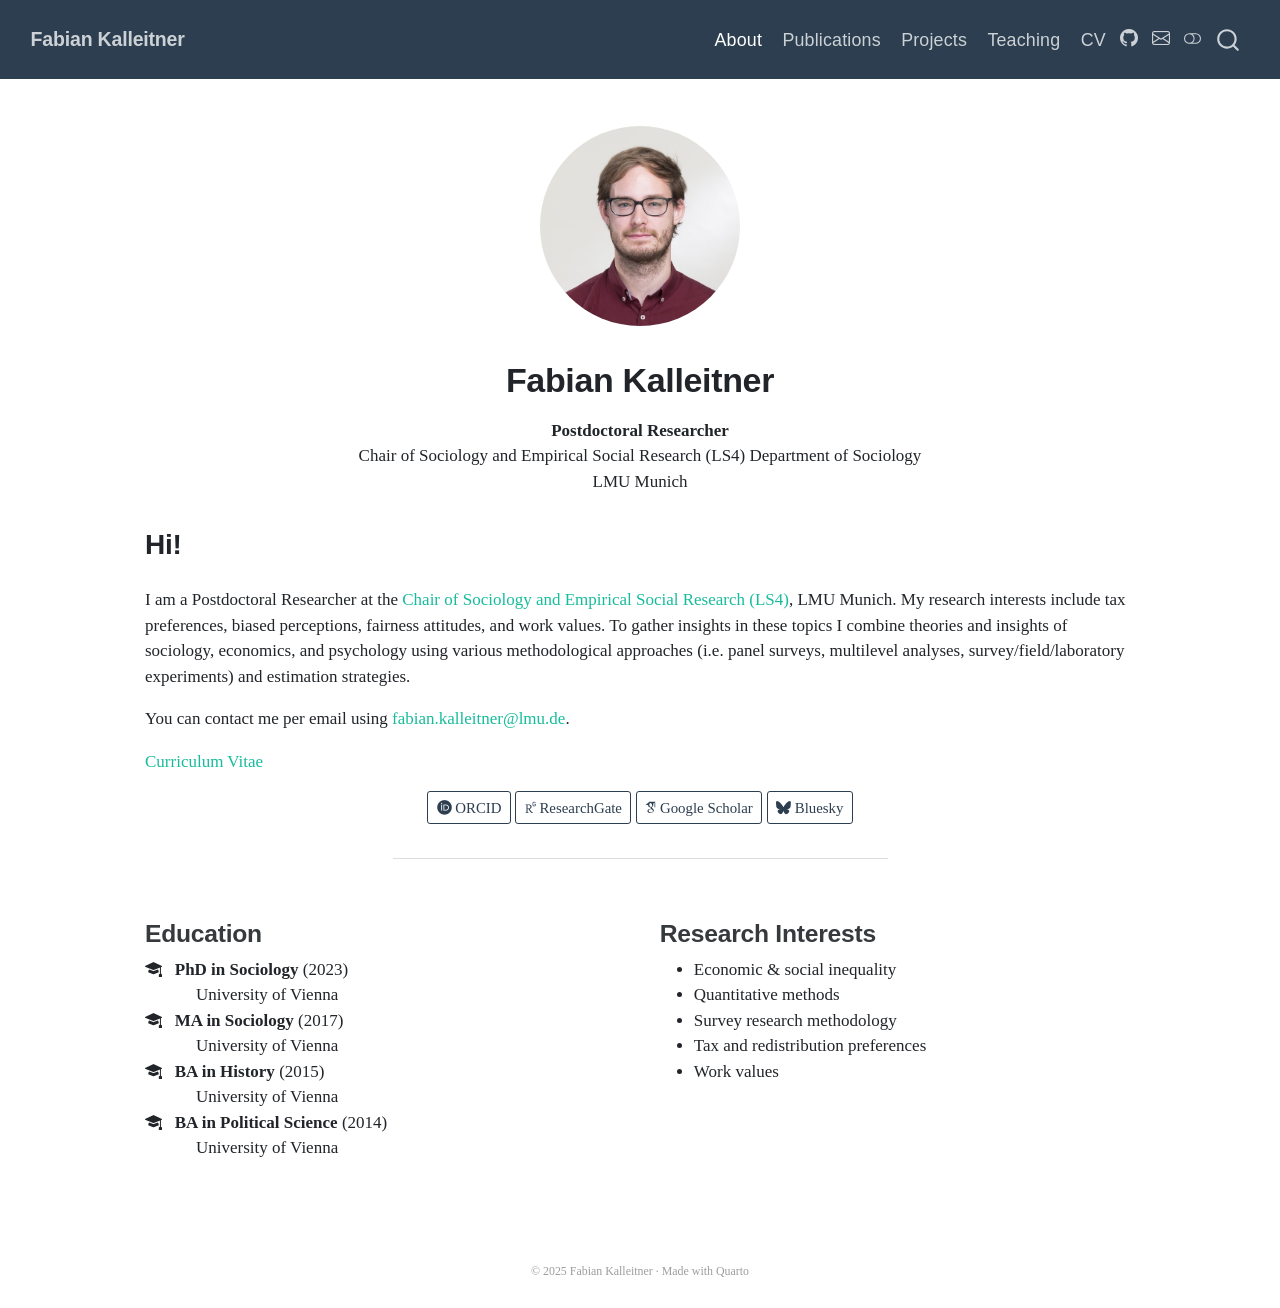
==== commit 266ed029: "small stylistic changes" ====
--- a/docs/about.html
+++ b/docs/about.html
@@ -278,7 +278,7 @@
 <span class="menu-text">Teaching</span></a>
   </li>  
   <li class="nav-item">
-    <a class="nav-link" href="https://syncandshare.lrz.de/getlink/fi8HMRufYxqLvPfidtaNit/CV_Fabian_Kalleitner_eng.pdf"> 
+    <a class="nav-link" href="https://syncandshare.lrz.de/dl/fi8HMRufYxqLvPfidtaNit/CV_Fabian_Kalleitner_eng.pdf?inline&amp;skipCounter=true"> 
 <span class="menu-text">CV</span></a>
   </li>  
 </ul>
@@ -309,15 +309,14 @@
 <section id="fabian-kalleitner" class="level1">
 <h1>Fabian Kalleitner</h1>
 <strong>Postdoctoral Researcher</strong><br>
-Chair of Sociology and Empirical Social Research (LS4)<br>
+Chair of Sociology and Empirical Social Research (LS4) Department of Sociology<br>
 LMU Munich
 </section></center>
-<section id="hi" class="level2">
-<h2 class="anchored" data-anchor-id="hi">Hi!</h2>
-<p>I am a Postdoctoral Researcher at the <a href="https://www.en.ls4.soziologie.uni-muenchen.de/staff/academic_staff/fabian_kalleitner/index.html">Chair of Sociology and Empirical Social Research (LS4)</a>, LMU Munich. My research interests include tax preferences, biased perceptions, fairness attitudes, and work values. To gather insights in these topics I combine theories and insights of sociology, economics, and psychology using various methodological approaches (i.e.&nbsp;panel surveys, multilevel analyses, survey/field/laboratory experiments) and estimation strategies.</p>
+<section id="hi" class="level2 no-border">
+<h2 class="no-border anchored" data-anchor-id="hi">Hi!</h2>
+<p>I am a Postdoctoral Researcher at the <a href="https://www.soziologie.lmu.de/en/our-department/faculty-and-staff/contact-page/fabian-kalleitner-e069e205.html">Chair of Sociology and Empirical Social Research (LS4)</a>, LMU Munich. My research interests include tax preferences, biased perceptions, fairness attitudes, and work values. To gather insights in these topics I combine theories and insights of sociology, economics, and psychology using various methodological approaches (i.e.&nbsp;panel surveys, multilevel analyses, survey/field/laboratory experiments) and estimation strategies.</p>
 <p>You can contact me per email using <a href="mailto:fabian.kalleitner@lmu.de">fabian.kalleitner@lmu.de</a>.</p>
-<p><a href="https://syncandshare.lrz.de/getlink/fi8HMRufYxqLvPfidtaNit/CV_Fabian_Kalleitner_eng.pdf">Curriculum Vitae</a></p>
-<hr>
+<p><a href="https://syncandshare.lrz.de/dl/fi8HMRufYxqLvPfidtaNit/CV_Fabian_Kalleitner_eng.pdf?inline&amp;skipCounter=true">Curriculum Vitae</a></p>
 <center>
 <a href="https://orcid.org/0000-0002-1196-824X" class="btn btn-outline-primary btn-sm"><i class="ai  ai-orcid" aria-label="orcid"></i> ORCID</a> <a href="https://www.researchgate.net/profile/Fabian-Kalleitner" class="btn btn-outline-primary btn-sm"><i class="ai  ai-researchgate" aria-label="researchgate"></i> ResearchGate</a> <a href="https://scholar.google.at/citations?user=NoQflXIAAAAJ" class="btn btn-outline-primary btn-sm"><i class="ai  ai-google-scholar" aria-label="google-scholar"></i> Google Scholar</a> <a href="https://bsky.app/profile/kalf.bsky.social" class="btn btn-outline-primary btn-sm"><i class="bi bi-bluesky"></i> Bluesky</a>
 </center>
--- a/docs/styles.css
+++ b/docs/styles.css
@@ -8,9 +8,24 @@
   letter-spacing: -0.01em;
 }
 
+/* ── Navbar styling ── */
+.navbar {
+  font-family: "Source Sans 3", "Helvetica Neue", sans-serif;
+  font-size: 1.05rem;
+  font-weight: 500;
+  letter-spacing: 0.01em;
+}
+
+.navbar-brand {
+  font-size: 1.15rem;
+  font-weight: 600;
+}
+
 /* ── About / Home page ── */
 .quarto-about-trestles .about-entity {
-  border-right: 1px solid var(--bs-border-color);
+  border-right: none !important;
+  border-left: none !important;
+  border: none !important;
   padding-right: 2rem;
 }
 
@@ -65,4 +80,37 @@
 
 .navbar .navbar-nav .nav-item.compact {
   display: inline-flex !important;
+}
+
+/* Remove border/separator after Hi! heading on about page */
+.about-page h2.no-border {
+  border-bottom: none !important;
+  padding-bottom: 0 !important;
+}
+
+/* Hide hr only after headings with .no-border */
+.no-border + hr {
+  display: none;
+}
+
+/* Remove bottom border on specific headings */
+h2.no-border {
+  border-bottom: none;
+}
+
+/* Half-width centered horizontal rules */
+hr {
+  width: 50%;
+  margin-left: auto;
+  margin-right: auto;
+}
+
+/* Remove vertical divider in trestles about layout */
+.quarto-about-trestles .about-contents {
+  border-left: none !important;
+}
+
+
+h2 {
+  border-bottom: none;
 }
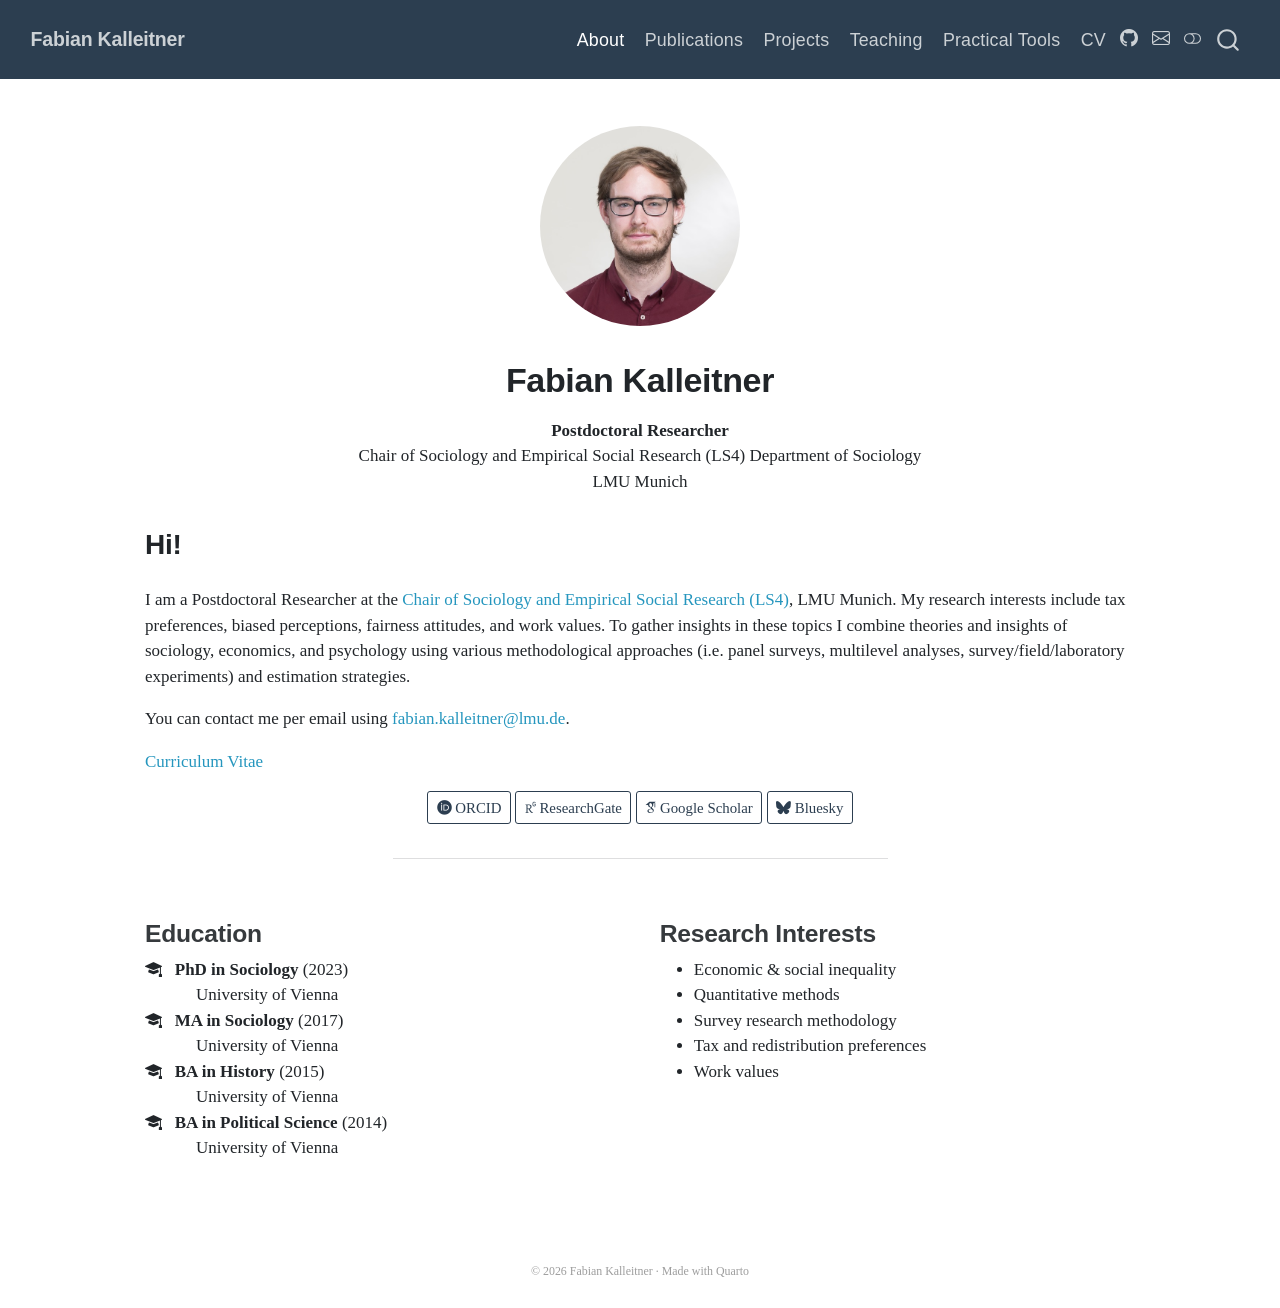
==== commit 759336d2: "added project infos" ====
--- a/docs/about.html
+++ b/docs/about.html
@@ -33,7 +33,7 @@
 <script src="site_libs/quarto-search/fuse.min.js"></script>
 <script src="site_libs/quarto-search/quarto-search.js"></script>
 <meta name="quarto:offset" content="./">
-<link href="./assets/favicon.ico" rel="icon">
+<link href="./assets/icon.png" rel="icon" type="image/png">
 <script src="site_libs/quarto-html/quarto.js" type="module"></script>
 <script src="site_libs/quarto-html/tabsets/tabsets.js" type="module"></script>
 <script src="site_libs/quarto-html/popper.min.js"></script>
@@ -276,6 +276,10 @@
   <li class="nav-item">
     <a class="nav-link" href="./teaching.html"> 
 <span class="menu-text">Teaching</span></a>
+  </li>  
+  <li class="nav-item">
+    <a class="nav-link" href="./tools.html"> 
+<span class="menu-text">Practical Tools</span></a>
   </li>  
   <li class="nav-item">
     <a class="nav-link" href="https://syncandshare.lrz.de/dl/fi8HMRufYxqLvPfidtaNit/CV_Fabian_Kalleitner_eng.pdf?inline&amp;skipCounter=true"> 
@@ -787,7 +791,7 @@
       &nbsp;
     </div>   
     <div class="nav-footer-center">
-<p>© 2025 Fabian Kalleitner · Made with <a href="https://quarto.org">Quarto</a></p>
+<p>© 2026 Fabian Kalleitner · Made with <a href="https://quarto.org">Quarto</a></p>
 </div>
     <div class="nav-footer-right">
       &nbsp;
--- a/docs/styles.css
+++ b/docs/styles.css
@@ -6,6 +6,17 @@
 .navbar-brand, h1, h2, h3, h4 {
   font-family: "Source Sans 3", "Helvetica Neue", sans-serif;
   letter-spacing: -0.01em;
+}
+
+/* ── Link colors ── */
+a {
+  color: #2596be;
+  text-decoration: none;
+}
+
+a:hover {
+  color: #43b2da;
+  text-decoration: underline;
 }
 
 /* ── Navbar styling ── */
